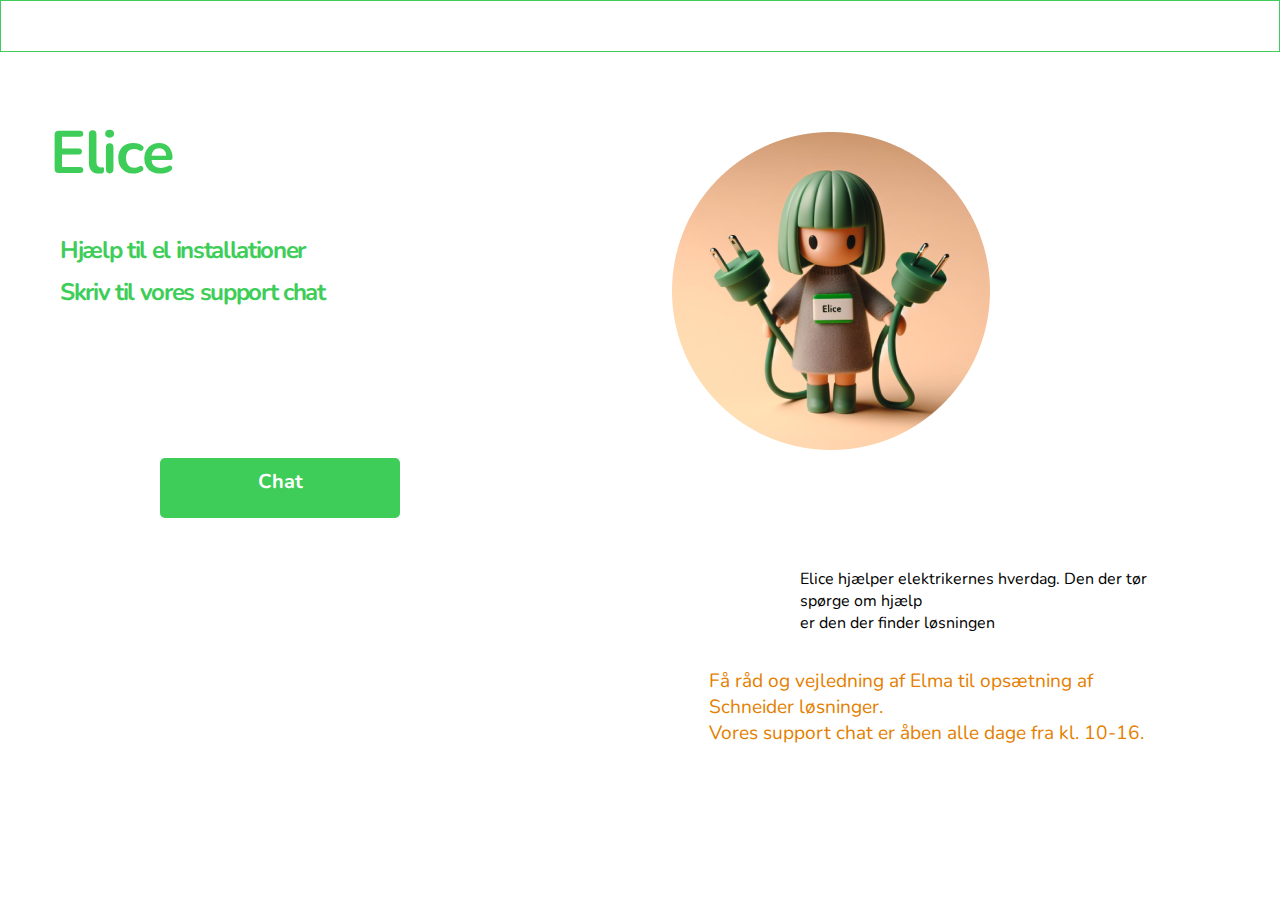
==== index.html @ 8b201f67 "Rettelse af mellemrum i filerne" ====
<!DOCTYPE html>
<html lang="en">

<head>
    <meta charset="UTF-8">
    <meta name="viewport" content="width=device-width, initial-scale=1.0">
    <title>Starts side</title>
    <link rel="stylesheet" href="main.css">
    <link
        href="https://fonts.googleapis.com/css2?family=Crimson+Pro:ital,wght@0,200..900;1,200..900&family=Dancing+Script:wght@400..700&family=Lora:ital,wght@0,400..700;1,400..700&family=Nunito:ital,wght@0,200..1000;1,200..1000&family=Spectral:ital,wght@0,200;0,300;0,400;0,500;0,600;0,700;0,800;1,200;1,300;1,400;1,500;1,600;1,700;1,800&display=swap"
        rel="stylesheet">
</head>

<body>
    <!--Mobil version-->
    <div class="container">
        <h1 class="navn-e">Elice</h1>
        <h3 class="Velkommen-index">Velkommen</h3>
        <img src="img/image 13.png" alt="logo" class="logo">
        <p class="nyher">Elice, appen der kan hjælpe dig</p>
        <a href="opretbruger.html" class="opretbruger-btn">Opret bruger</a>
        <p class="allerede-bruger">Allerede bruger?</p>
        <a href="logind.html" class="login-btn">Log Ind</a>
    </div>

    <!--Desktop og tablet version-->
    <nav class="navbar">
        <ul class="nav-ul">
            <li><a href="#"><img src="img/Vector.svg" alt="Schneider Electric logo"></a></li>
            <li><a href="#" class="logo-navn">Schneider Electric</a></li>
            <li>
                <a href="#">Om os</a>
                <ul class="sub-menu">
                    <li><a href="#">Historie</a></li>
                    <li><a href="#">Vores Værdier</a></li>
                    <li><a href="#">Vores team</a></li>
                    <li><a href="#">Anmeldelser</a></li>
                </ul>
            </li>
            <li>
                <a href="#">Support</a>
                <ul class="sub-menu">
                    <li><a href="#">Chat</a></li>
                    <li><a href="#">Kundeservice</a></li>
                    <li><a href="#">Ofte stillede spørgsmål</a></li>
                </ul>
            </li>
            <li>
                <a href="#">Vejledninger</a>
                <ul class="sub-menu">
                    <li><a href="#">Fejlfindning</a></li>
                    <li><a href="#">Programmering og IT</a></li>
                    <li><a href="#">Vedligeholdelse</a></li>
                    <li><a href="installation.html">Installationer</a></li>
                    <li><a href="#">Sikkerhed</a></li>
                    <li><a href="#">Opgraderinger</a></li>
                </ul>
            </li>
            <li><a href="#">Download Elice</a></li>
        </ul>
    </nav>
    <div class="container-index">
        <div class="text-content">
            <h1 class="desktop-title">Elice</h1>
            <h2 class="desktop">Hjælp til el installationer</h2>
            <h2 class="desktop">Skriv til vores support chat</h2>
            <a href="chat.html" class="btn-chat">Chat</a>

            <div class="txt-content">
                <p class="desktop-txt-1">Elice hjælper elektrikernes hverdag. Den der tør spørge om hjælp<br>er den der
                    finder løsningen</p>
                <p class="desktop-txt">Få råd og vejledning af Elma til opsætning af Schneider løsninger.<br>Vores
                    support chat er åben alle dage fra kl. 10-16.</p>
            </div>

        </div>
        <div class="image-content">
            <img src="img/image 13.png" class="desktop-img" alt="elice app">
        </div>
    </div>

</body>

</html>
---- main.css ----
/*Gennerelt styling*/
body {
    margin: 0px;
    padding: 0px;
    font-family: var(--font-family);
}

:root {
    --background-color: #;
    --txt-color: #000000;
    --txt-color-2: white;
    --main-color: #3DCD58;
    --only-logo-color: #009530;
    --support-color-1: #626469;
    --support-color-2: #9FA0A4;
    --skye-blue: #42B4E6;
    --se-sonflower-yellow: #FFD100;
    --se-honeysuckle-orange: #E47F00;
    --se-fuchsia-red: #B10043;
    --font-family: "Nunito", sans-serif;

    --lofi: #626469;

}

/*generelt styling slut*/

/*mobile*/
/*nav bar til bunden af appen*/
.navbar-bund {
    background-color: var(--txt-color-2);
    color: var(--support-color-1);
    border-top: 3px solid var(--main-color);
    padding: 0px;
    position: fixed;
    bottom: 0;
    width: 100%;
    z-index: 5;
}

.bund-nav {
    list-style: none;
    display: flex;
    flex-direction: row;
    justify-content: space-around;
    margin: 10px;
    padding: 0;
}

.nav-a {
    text-decoration: none;
    color: var(--txt-color);
}

.icon {
    display: block;
    margin-bottom: 10px;
}

/*nav bar til bunde af appen slut*/

/*Navbar til toppen af appen*/
.navbar-top {
    display: flex;
    height: 55px;
    /* Sætter højden til 30px */
    justify-content: space-between;
    /* Placerer elementer yderst til venstre og højre */
    align-items: center;
    /* Centrerer elementer lodret */
    border-bottom: 1px solid var(--main-color);
    padding: 0 20px;
    /* Tilføjer lidt indvendig afstand */
}

.top-nav {
    display: flex;
    align-items: center;
    flex-grow: 1;
    /* Sørger for, at .top-nav fylder tilgængelig plads */
}

.logo-left {
    display: flex;
    align-items: center;
}

.logo-left img {
    display: block;
    margin-right: 10px;
    /* Tilføjer afstand mellem logo og tekst */
    height: 20px;
    /* Tilføjer en højde til logoet for at passe indenfor navbar-højden */
}

.logo-txt {
    text-decoration: none;
    color: var(--main-color);
    /* Tilføjer farve til teksten */
    font-weight: bold;
    /* Tilføjer fed skrift */
    font-size: 16px;
    /* Justerer skriftstørrelsen for at passe indenfor navbar-højden */
}

.topbar1,
.tilbage {
    margin-left: 50px;
    /* Tilføjer afstand mellem ikoner */
    height: 20px;
    /* Tilføjer en højde til ikonerne for at passe indenfor navbar-højden */
}

.tilbage {
    margin-left: 70px;
    /* Flytter tilbagepil til højre side */
}

/*Navbar til toppen af appen slut*/

.navn-e {
    font-size: 65px;
    margin: 0;
    color: var(--support-color-1);
}

.Velkommen-index {
    color: var(--support-color-1);
}

.container {
    display: flex;
    flex-direction: column;
    align-items: center;
    justify-content: center;
    height: 100vh;
    /* Fuld højde af viewporten */

}

/*styling af index*/
.nyher {
    font-family: var(--font-family);
    color: var(--txt-color);
    margin-bottom: 20px;
    /* Juster efter behov */
}

.opretbruger-btn,
.login-btn {
    width: 200px;
    height: 30px;
    border-radius: 23px;
    text-align: center;
    display: block;
    text-decoration: none;
    margin: 10px;
}

.opretbruger-btn {
    border: 2px solid #3DCD58;
    background: #FFF;
    color: var(--main-color);
    box-shadow: 0px 1px 4px 0px rgba(0, 0, 0, 0.25);
}

.login-btn {
    background-color: var(--main-color);
    color: var(--txt-color-2);
    padding: 10px;
}

.allerede-bruger {
    display: block;
    margin-bottom: 10px;
    /* Juster efter behov */
    color: var(--support-color-1);
}

.logo {
    width: 176px;
    height: 176px;
    border-radius: 9999999;
    margin-bottom: 20px;
    /* Juster efter behov */
}

.navbar,
.nav-ul,
.nav-ul a,
.nav-ul li,
.container-index {
    display: none;
}

/*styling af forside*/
.container-forside {
    display: grid;
    grid-template-columns: repeat(2, 1fr);
    gap: 20px;
    justify-content: center;
    align-items: start;
    /* Ændret fra 'center' til 'start' for at fjerne mellemrum øverst */
    height: calc(100vh - 30px);
    /* Juster højde til at trække navbarens højde fra viewporten */
    padding: 20px;
    /* Juster padding efter behov */
    margin-top: 0;
    /* Sikrer, at containeren ikke har nogen margin-top */
}

.column {
    display: flex;
    flex-direction: column;
    gap: 20px;
    margin: 0;
    /* Fjerner alle marginer fra kolonnerne */
}

.box {
    display: flex;
    flex-direction: column;
    align-items: center;
    text-align: center;
    color: var(--txt-color-2);
    background-color: var(--main-color);
    padding: 20px;
    border-radius: 10px;
    box-shadow: 0 4px 8px rgba(0, 0, 0, 0.1);
    transition: transform 0.2s;
}

.box:hover {
    transform: scale(1.05);
}

.icon-box {
    max-width: 50px;
    margin-bottom: 10px;
}

a {
    text-decoration: none;
    color: inherit;
    /* Inherit color from parent */
    font-weight: bold;
    margin-top: 10px;
}
/*styling af forside slut*/



/*styling af installation*/
.installation-container {
    display: flex;
    flex-direction: column;
    /* Arrangerer elementer i en kolonne */
    align-items: center;
    /* Centrerer elementer vandret */
    justify-content: center;
    /* Centrerer elementer lodret */
    text-align: center;
    /* Centrerer tekst */
    height: calc(100vh - 30px);
    /* Fylder hele højden af viewporten minus navbarens højde */
    gap: 20px;
    /* Tilføjer afstand mellem elementerne */
    margin: 0;
    /* Fjerner margin */
    padding: 0;
    /* Fjerner padding */
}

.installation {
    margin: 0;
    /* Fjerner standard margin */
}

.installation-h3 {
    margin: 0;
    /* Fjerner standard margin */
}

.img-installation {
    max-width: 100%;
    /* Sørger for, at billedet ikke overstiger containerens bredde */
    height: auto;
    /* Bevarer billedets forhold */
}

/*trin guide*/
.overesrkift {
    color: var(--support-color-1);
}
/*styling af installation slut*/



/*styling af Kategoriger*/
.kategorier {
    display: flex;
    flex-direction: column;
    /* Placerer elementerne i en vandret række */
    justify-content: center;
    /* Centrerer elementerne vandret */
    align-items: center;
    /* Centrerer elementerne lodret */
    gap: 20px;
    /* Tilføjer afstand mellem elementerne */
    margin: 0;
    padding: 20px 0;
    /* Tilføjer lidt indvendig afstand op og ned */
}

.kategori-item {
    display: flex;
    flex-direction: column;
    /* Placerer linket over billedet */
    align-items: center;
    /* Centrerer indholdet vandret */
    text-align: center;
    /* Centrerer teksten */
    max-width: 150px;
    /* Begrænser bredden af hvert element */
}

.kategori-item a {
    margin-bottom: 10px;
    /* Tilføjer lidt afstand mellem linket og billedet */
    text-decoration: none;
    /* Fjerner understregning af linket */
    color: var(--main-color);
    /* Tilføjer farve til linket */
    font-weight: bold;
    /* Tilføjer fed skrift */
}

.kategori-item img {
    max-width: 100%;
    /* Sørger for, at billedet ikke overstiger containerens bredde */
    height: auto;
    /* Bevarer billedets forhold */
}

/*styling af Kategoriger slut*/



/*tablet*/
@media (min-width:700px) {}

/*desktop*/
@media (min-width:900px) {

    /*index-desk*/
    /*CSS mobile version*/
    .navn-e,
    .Velkommen-index,
    .container,
    .logo,
    .nyher,
    .opretbruger-btn,
    .login-btn,
    .opretbruger-btn,
    .login-btn,
    .allerede-bruger {
        display: none;
    }

    /*CSS mobile version slut*/

    /*desktop navbar */
    .navbar {
        display: flex;
        justify-content: space-between;
        align-items: center;
        background-color: var(--txt-color-2);
        border: 1px solid var(--main-color);
        padding: 25px 20px;
    }

    .nav-ul {
        list-style: none;
        display: flex;
        align-items: center;
        margin: 0;
        padding: 0;
    }

    .nav-ul a {
        text-decoration: none;
        color: var(--main-color);
        padding: 10px;
    }

    .nav-ul li {
        position: relative;
        margin-right: 20px;
    }

    .nav-ul li:last-child {
        margin-right: 0;
    }

    .logo-navn {
        color: var(--main-color);
        font-size: 18px;
        text-decoration: none;
    }

    .sub-menu {
        display: none;
        position: absolute;
        top: 100%;
        left: 0;
        background-color: var(--txt-color-2);
        box-shadow: 0 8px 16px rgba(0, 0, 0, 0.1);
        list-style: none;
        margin: 0;
        padding: 0;
    }

    .sub-menu li {
        width: 200px;
        /* ændre størrelsen på submenuen. */
    }

    .sub-menu li a {
        display: block;
        padding: 10px;
        color: var(--main-color);
        text-decoration: none;
    }

    .sub-menu li a:hover {
        background-color: var(--main-color);
        color: var(--txt-color-2);
        width: 200px;
    }

    .nav-ul li:hover .sub-menu {
        display: block;
    }

    /*desktop navbar slut*/

    .container-index {
        display: flex;
        justify-content: space-between;
        align-items: flex-start;
        padding: 20px;
    }

    .text-content {
        flex: 1;
    }

    .txt-content {
        display: flex;
        justify-content: flex-end;
        align-items: flex-start;
    }

    .image-content {
        position: relative;
        display: flex;
        justify-content: flex-end;
        align-items: flex-start;
        left: -200px;
    }

    .desktop-img {
        max-width: 100%;
        height: auto;
        margin: 60px 70px 0 0;
    }

    .desktop-title,
    .desktop,
    .desktop-txt-1,
    .desktop-txt,
    .btn-chat {
        margin: 10px 0;
    }

    .btn-chat {
        display: inline-block;
        background-color: var(--main-color);
        color: white;
        padding: 10px 20px;
        border-radius: 5px;
        text-decoration: none;
        margin: 10px 0;
    }

    .desktop-title {
        color: var(--main-color);
        letter-spacing: -1.34px;
        font-size: 60px;
        align-items: center;
        padding: 30px;
    }

    .desktop {
        font-family: var(--font-family);
        letter-spacing: -1.34px;
        color: var(--main-color);
        padding: 0px 40px 0px 40px;
    }

    .desktop-txt {
        position: relative;
        color: var(--se-honeysuckle-orange);
        font-family: var(--font-family);
        font-size: larger;
        top: 200px;
        left: 300px;
    }

    .desktop-txt-1 {
        position: relative;
        color: var(--txt-color);
        top: 100px;
        left: 780px;
    }

    .btn-chat {
        position: relative;
        height: 40px;
        width: 200px;
        margin: 40px;
        background: var(--main-color);
        color: var(--txt-color-2);
        font-size: 20px;
        text-align: center;
        text-decoration: none;
        top: 100px;
        left: 100px;
    }
}
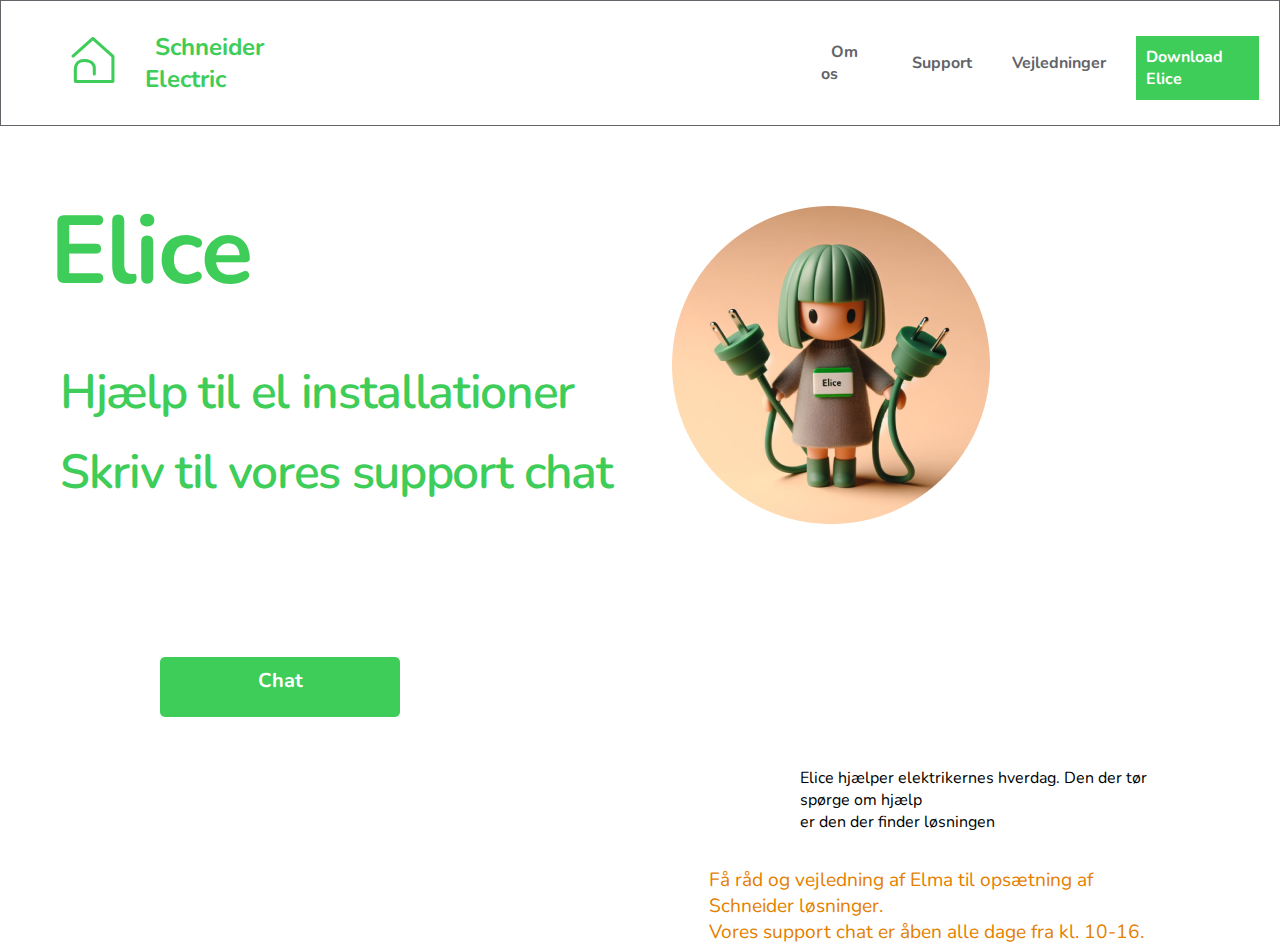
==== commit dc77f588: "rettelser til desktop" ====
--- a/index.html
+++ b/index.html
@@ -25,9 +25,11 @@
 
     <!--Desktop og tablet version-->
     <nav class="navbar">
-        <ul class="nav-ul">
+        <ul class=" nav-ul nav-ul-left">
             <li><a href="#"><img src="img/Vector.svg" alt="Schneider Electric logo"></a></li>
             <li><a href="#" class="logo-navn">Schneider Electric</a></li>
+        </ul>
+        <ul class="nav-ul nav-ul-right">
             <li>
                 <a href="#">Om os</a>
                 <ul class="sub-menu">
@@ -56,7 +58,7 @@
                     <li><a href="#">Opgraderinger</a></li>
                 </ul>
             </li>
-            <li><a href="#">Download Elice</a></li>
+            <li><a class="d-el" href="#">Download Elice</a></li>
         </ul>
     </nav>
     <div class="container-index">
--- a/main.css
+++ b/main.css
@@ -1,4 +1,4 @@
-/*Gennerelt styling*/
+/* Gennerelt styling */
 body {
     margin: 0px;
     padding: 0px;
@@ -6,9 +6,9 @@
 }
 
 :root {
-    --background-color: #;
+    --background-color: #FFFFFF; /* Tilføj en passende værdi */
     --txt-color: #000000;
-    --txt-color-2: white;
+    --txt-color-2: #FFFFFF;
     --main-color: #3DCD58;
     --only-logo-color: #009530;
     --support-color-1: #626469;
@@ -18,15 +18,13 @@
     --se-honeysuckle-orange: #E47F00;
     --se-fuchsia-red: #B10043;
     --font-family: "Nunito", sans-serif;
-
     --lofi: #626469;
-
-}
-
-/*generelt styling slut*/
-
-/*mobile*/
-/*nav bar til bunden af appen*/
+}
+
+/* generelt styling slut */
+
+/* mobile */
+/* nav bar til bunden af appen */
 .navbar-bund {
     background-color: var(--txt-color-2);
     color: var(--support-color-1);
@@ -57,27 +55,22 @@
     margin-bottom: 10px;
 }
 
-/*nav bar til bunde af appen slut*/
-
-/*Navbar til toppen af appen*/
+/* nav bar til bunden af appen slut */
+
+/* Navbar til toppen af appen */
 .navbar-top {
     display: flex;
     height: 55px;
-    /* Sætter højden til 30px */
     justify-content: space-between;
-    /* Placerer elementer yderst til venstre og højre */
-    align-items: center;
-    /* Centrerer elementer lodret */
+    align-items: center;
     border-bottom: 1px solid var(--main-color);
     padding: 0 20px;
-    /* Tilføjer lidt indvendig afstand */
 }
 
 .top-nav {
     display: flex;
     align-items: center;
     flex-grow: 1;
-    /* Sørger for, at .top-nav fylder tilgængelig plads */
 }
 
 .logo-left {
@@ -88,35 +81,27 @@
 .logo-left img {
     display: block;
     margin-right: 10px;
-    /* Tilføjer afstand mellem logo og tekst */
     height: 20px;
-    /* Tilføjer en højde til logoet for at passe indenfor navbar-højden */
 }
 
 .logo-txt {
     text-decoration: none;
     color: var(--main-color);
-    /* Tilføjer farve til teksten */
     font-weight: bold;
-    /* Tilføjer fed skrift */
     font-size: 16px;
-    /* Justerer skriftstørrelsen for at passe indenfor navbar-højden */
 }
 
 .topbar1,
 .tilbage {
     margin-left: 50px;
-    /* Tilføjer afstand mellem ikoner */
     height: 20px;
-    /* Tilføjer en højde til ikonerne for at passe indenfor navbar-højden */
 }
 
 .tilbage {
     margin-left: 70px;
-    /* Flytter tilbagepil til højre side */
-}
-
-/*Navbar til toppen af appen slut*/
+}
+
+/* Navbar til toppen af appen slut */
 
 .navn-e {
     font-size: 65px;
@@ -134,16 +119,13 @@
     align-items: center;
     justify-content: center;
     height: 100vh;
-    /* Fuld højde af viewporten */
-
-}
-
-/*styling af index*/
+}
+
+/* styling af index */
 .nyher {
     font-family: var(--font-family);
     color: var(--txt-color);
     margin-bottom: 20px;
-    /* Juster efter behov */
 }
 
 .opretbruger-btn,
@@ -158,8 +140,8 @@
 }
 
 .opretbruger-btn {
-    border: 2px solid #3DCD58;
-    background: #FFF;
+    border: 2px solid var(--main-color);
+    background: var(--txt-color-2);
     color: var(--main-color);
     box-shadow: 0px 1px 4px 0px rgba(0, 0, 0, 0.25);
 }
@@ -173,7 +155,6 @@
 .allerede-bruger {
     display: block;
     margin-bottom: 10px;
-    /* Juster efter behov */
     color: var(--support-color-1);
 }
 
@@ -182,31 +163,18 @@
     height: 176px;
     border-radius: 9999999;
     margin-bottom: 20px;
-    /* Juster efter behov */
-}
-
-.navbar,
-.nav-ul,
-.nav-ul a,
-.nav-ul li,
-.container-index {
-    display: none;
-}
-
-/*styling af forside*/
+}
+
+/* styling af forside */
 .container-forside {
     display: grid;
     grid-template-columns: repeat(2, 1fr);
     gap: 20px;
     justify-content: center;
     align-items: start;
-    /* Ændret fra 'center' til 'start' for at fjerne mellemrum øverst */
     height: calc(100vh - 30px);
-    /* Juster højde til at trække navbarens højde fra viewporten */
     padding: 20px;
-    /* Juster padding efter behov */
     margin-top: 0;
-    /* Sikrer, at containeren ikke har nogen margin-top */
 }
 
 .column {
@@ -214,7 +182,6 @@
     flex-direction: column;
     gap: 20px;
     margin: 0;
-    /* Fjerner alle marginer fra kolonnerne */
 }
 
 .box {
@@ -242,118 +209,76 @@
 a {
     text-decoration: none;
     color: inherit;
-    /* Inherit color from parent */
     font-weight: bold;
     margin-top: 10px;
 }
-/*styling af forside slut*/
-
-
-
-/*styling af installation*/
+
+/* styling af forside slut */
+
+/* styling af installation */
 .installation-container {
     display: flex;
     flex-direction: column;
-    /* Arrangerer elementer i en kolonne */
-    align-items: center;
-    /* Centrerer elementer vandret */
+    align-items: center;
     justify-content: center;
-    /* Centrerer elementer lodret */
     text-align: center;
-    /* Centrerer tekst */
     height: calc(100vh - 30px);
-    /* Fylder hele højden af viewporten minus navbarens højde */
     gap: 20px;
-    /* Tilføjer afstand mellem elementerne */
     margin: 0;
-    /* Fjerner margin */
     padding: 0;
-    /* Fjerner padding */
-}
-
-.installation {
-    margin: 0;
-    /* Fjerner standard margin */
-}
-
+}
+
+.installation,
 .installation-h3 {
     margin: 0;
-    /* Fjerner standard margin */
 }
 
 .img-installation {
     max-width: 100%;
-    /* Sørger for, at billedet ikke overstiger containerens bredde */
     height: auto;
-    /* Bevarer billedets forhold */
-}
-
-/*trin guide*/
-.overesrkift {
-    color: var(--support-color-1);
-}
-/*styling af installation slut*/
-
-
-
-/*styling af Kategoriger*/
+}
+/* styling af installation slut */
+
+/* styling af Kategoriger */
 .kategorier {
     display: flex;
     flex-direction: column;
-    /* Placerer elementerne i en vandret række */
     justify-content: center;
-    /* Centrerer elementerne vandret */
-    align-items: center;
-    /* Centrerer elementerne lodret */
+    align-items: center;
     gap: 20px;
-    /* Tilføjer afstand mellem elementerne */
     margin: 0;
     padding: 20px 0;
-    /* Tilføjer lidt indvendig afstand op og ned */
 }
 
 .kategori-item {
     display: flex;
     flex-direction: column;
-    /* Placerer linket over billedet */
-    align-items: center;
-    /* Centrerer indholdet vandret */
+    align-items: center;
     text-align: center;
-    /* Centrerer teksten */
     max-width: 150px;
-    /* Begrænser bredden af hvert element */
 }
 
 .kategori-item a {
     margin-bottom: 10px;
-    /* Tilføjer lidt afstand mellem linket og billedet */
     text-decoration: none;
-    /* Fjerner understregning af linket */
     color: var(--main-color);
-    /* Tilføjer farve til linket */
     font-weight: bold;
-    /* Tilføjer fed skrift */
 }
 
 .kategori-item img {
     max-width: 100%;
-    /* Sørger for, at billedet ikke overstiger containerens bredde */
     height: auto;
-    /* Bevarer billedets forhold */
-}
-
-/*styling af Kategoriger slut*/
-
-
-
-/*tablet*/
-@media (min-width:700px) {}
-
-/*desktop*/
-@media (min-width:900px) {
-
-    /*index-desk*/
-    /*CSS mobile version*/
+}
+
+/* styling af Kategoriger slut */
+
+
+/* tablet */
+@media (min-width: 700px) {}
+
+/* desktop */
+@media (min-width: 900px) {
+    /* CSS mobile version */
     .navn-e,
     .Velkommen-index,
     .container,
@@ -361,21 +286,19 @@
     .nyher,
     .opretbruger-btn,
     .login-btn,
-    .opretbruger-btn,
-    .login-btn,
     .allerede-bruger {
         display: none;
     }
 
-    /*CSS mobile version slut*/
-
-    /*desktop navbar */
+    /* CSS mobile version slut */
+
+    /* Index -desktop navbar */
     .navbar {
         display: flex;
-        justify-content: space-between;
+        flex-direction: row;
         align-items: center;
         background-color: var(--txt-color-2);
-        border: 1px solid var(--main-color);
+        border: 1px solid var(--support-color-1);
         padding: 25px 20px;
     }
 
@@ -383,13 +306,13 @@
         list-style: none;
         display: flex;
         align-items: center;
+        justify-content: space-evenly;
         margin: 0;
-        padding: 0;
     }
 
     .nav-ul a {
         text-decoration: none;
-        color: var(--main-color);
+        color: var(--support-color-1);
         padding: 10px;
     }
 
@@ -402,10 +325,24 @@
         margin-right: 0;
     }
 
+    .nav-ul-left{
+        margin-right: 35%;
+    }
+
+    .nav-ul-rigth{
+        margin-left: 35%;
+    }
+
     .logo-navn {
-        color: var(--main-color);
-        font-size: 18px;
+        color: var(--main-color) !important;
+        font-size: 24px;
         text-decoration: none;
+    }
+    .nav-ul li a img {
+        width: 44px;
+        height: 46px;
+        margin: 0;
+        padding: 0;
     }
 
     .sub-menu {
@@ -422,7 +359,6 @@
 
     .sub-menu li {
         width: 200px;
-        /* ændre størrelsen på submenuen. */
     }
 
     .sub-menu li a {
@@ -435,15 +371,20 @@
     .sub-menu li a:hover {
         background-color: var(--main-color);
         color: var(--txt-color-2);
-        width: 200px;
     }
 
     .nav-ul li:hover .sub-menu {
         display: block;
     }
 
-    /*desktop navbar slut*/
-
+    .d-el {
+        display: inline-block;
+        background-color: var(--main-color); /* Baggrundsfarve */
+        color: var(--txt-color-2) !important; /* Tekstfarve */
+    }
+    /* desktop navbar slut */
+
+    /* styling af selve siden af index */
     .container-index {
         display: flex;
         justify-content: space-between;
@@ -459,6 +400,18 @@
         display: flex;
         justify-content: flex-end;
         align-items: flex-start;
+    }
+
+    .text-content h1 {
+        font-size: 96px;
+    }
+
+    .text-content h2 {
+        font-size: 48px;
+        font-style: normal;
+        font-weight: 600;
+        line-height: 70px; /* 145.833% */
+        letter-spacing: -1.34px;
     }
 
     .image-content {
@@ -505,7 +458,7 @@
         font-family: var(--font-family);
         letter-spacing: -1.34px;
         color: var(--main-color);
-        padding: 0px 40px 0px 40px;
+        padding: 0px 40px;
     }
 
     .desktop-txt {
@@ -537,4 +490,4 @@
         top: 100px;
         left: 100px;
     }
-}+}
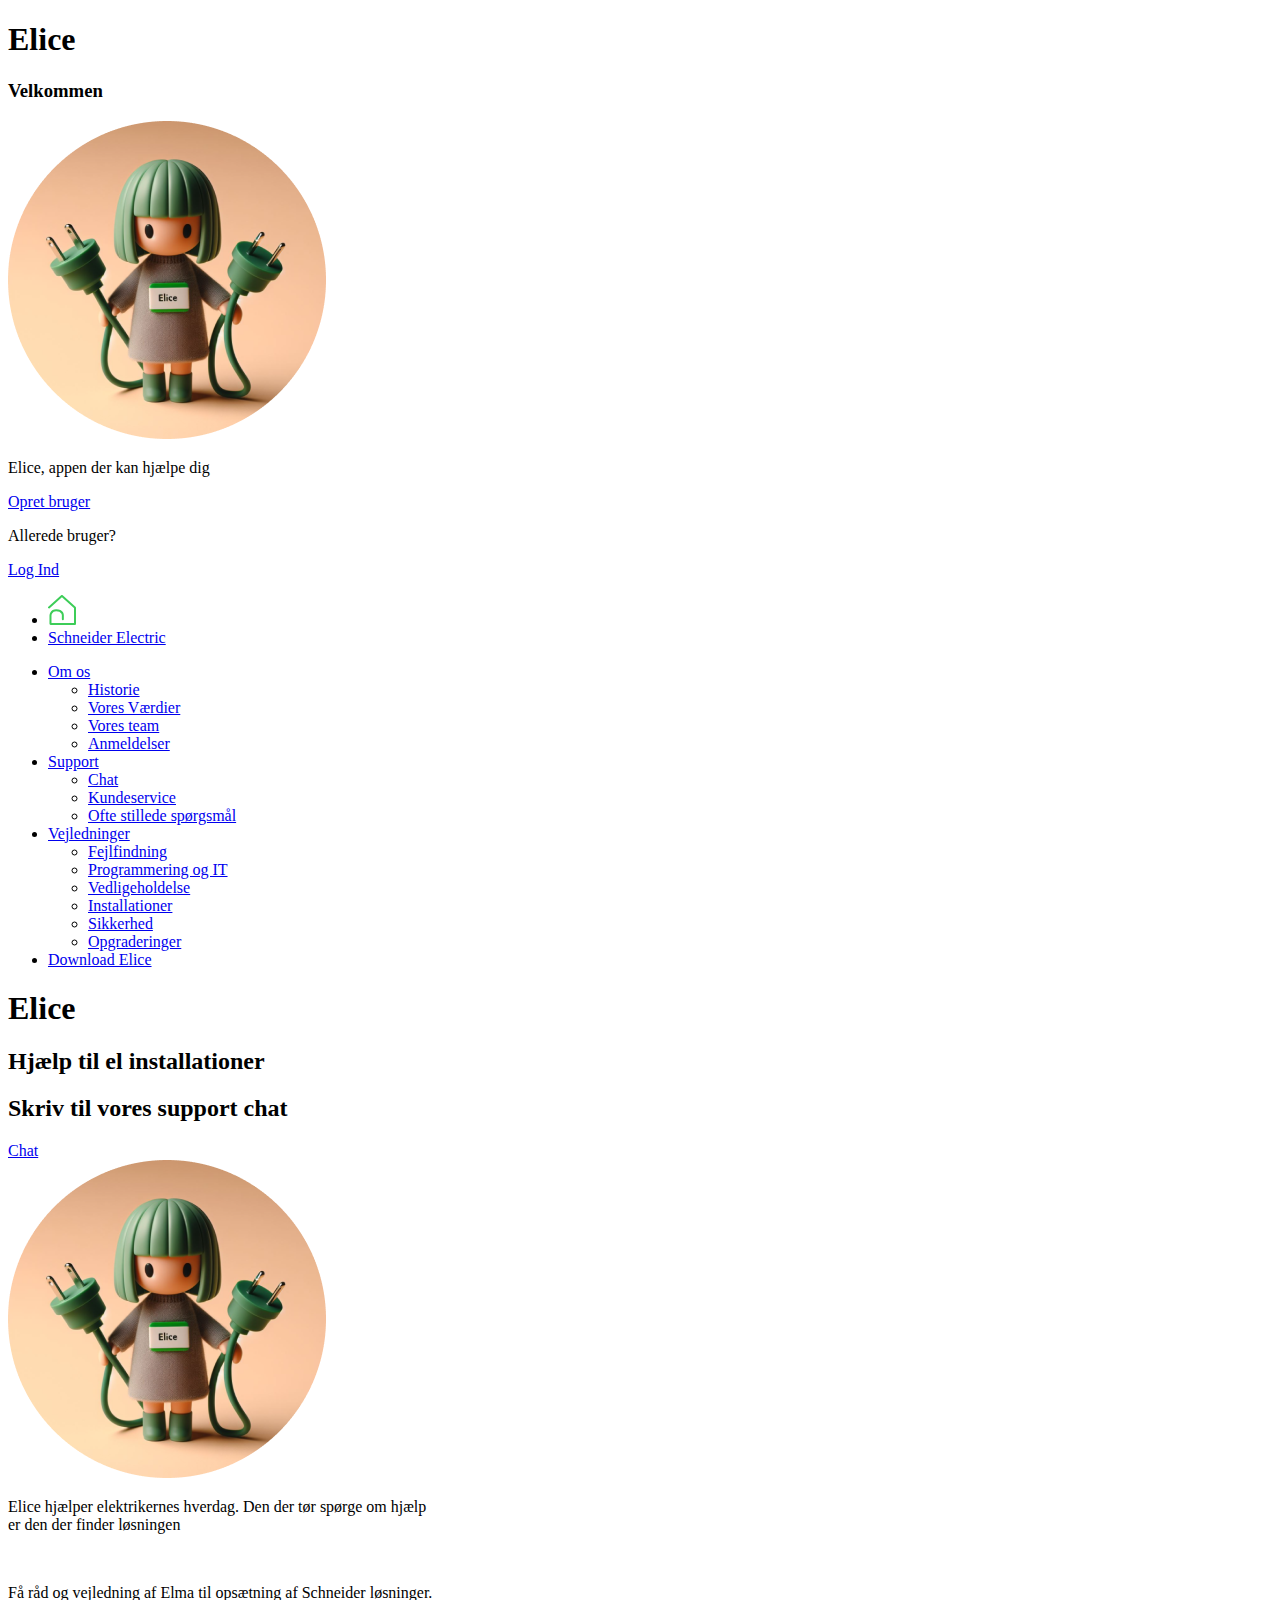
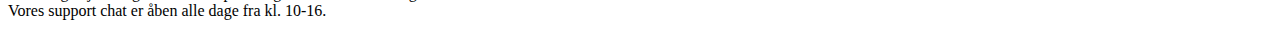
==== commit dcb4fe70: "ændringer på index siden" ====
--- a/index.html
+++ b/index.html
@@ -5,7 +5,7 @@
     <meta charset="UTF-8">
     <meta name="viewport" content="width=device-width, initial-scale=1.0">
     <title>Starts side</title>
-    <link rel="stylesheet" href="main.css">
+    <link rel="stylesheet" href="main copy.css">
     <link
         href="https://fonts.googleapis.com/css2?family=Crimson+Pro:ital,wght@0,200..900;1,200..900&family=Dancing+Script:wght@400..700&family=Lora:ital,wght@0,400..700;1,400..700&family=Nunito:ital,wght@0,200..1000;1,200..1000&family=Spectral:ital,wght@0,200;0,300;0,400;0,500;0,600;0,700;0,800;1,200;1,300;1,400;1,500;1,600;1,700;1,800&display=swap"
         rel="stylesheet">
@@ -61,25 +61,26 @@
             <li><a class="d-el" href="#">Download Elice</a></li>
         </ul>
     </nav>
+    
     <div class="container-index">
-        <div class="text-content">
+        <div class="first-row">
             <h1 class="desktop-title">Elice</h1>
             <h2 class="desktop">Hjælp til el installationer</h2>
             <h2 class="desktop">Skriv til vores support chat</h2>
             <a href="chat.html" class="btn-chat">Chat</a>
-
+        </div>
+        <div class="second-row">
+            <div class="image-content">
+                <img src="img/image 13.png" class="desktop-img" alt="elice app">
+            </div>
             <div class="txt-content">
-                <p class="desktop-txt-1">Elice hjælper elektrikernes hverdag. Den der tør spørge om hjælp<br>er den der
-                    finder løsningen</p>
-                <p class="desktop-txt">Få råd og vejledning af Elma til opsætning af Schneider løsninger.<br>Vores
-                    support chat er åben alle dage fra kl. 10-16.</p>
+                <p class="desktop-txt-1">Elice hjælper elektrikernes hverdag. Den der tør spørge om hjælp<br>er den der finder løsningen</p>
+                <br>
+                <p class="desktop-txt">Få råd og vejledning af Elma til opsætning af Schneider løsninger.<br>Vores support chat er åben alle dage fra kl. 10-16.</p>
             </div>
-
-        </div>
-        <div class="image-content">
-            <img src="img/image 13.png" class="desktop-img" alt="elice app">
         </div>
     </div>
+    
 
 </body>
 
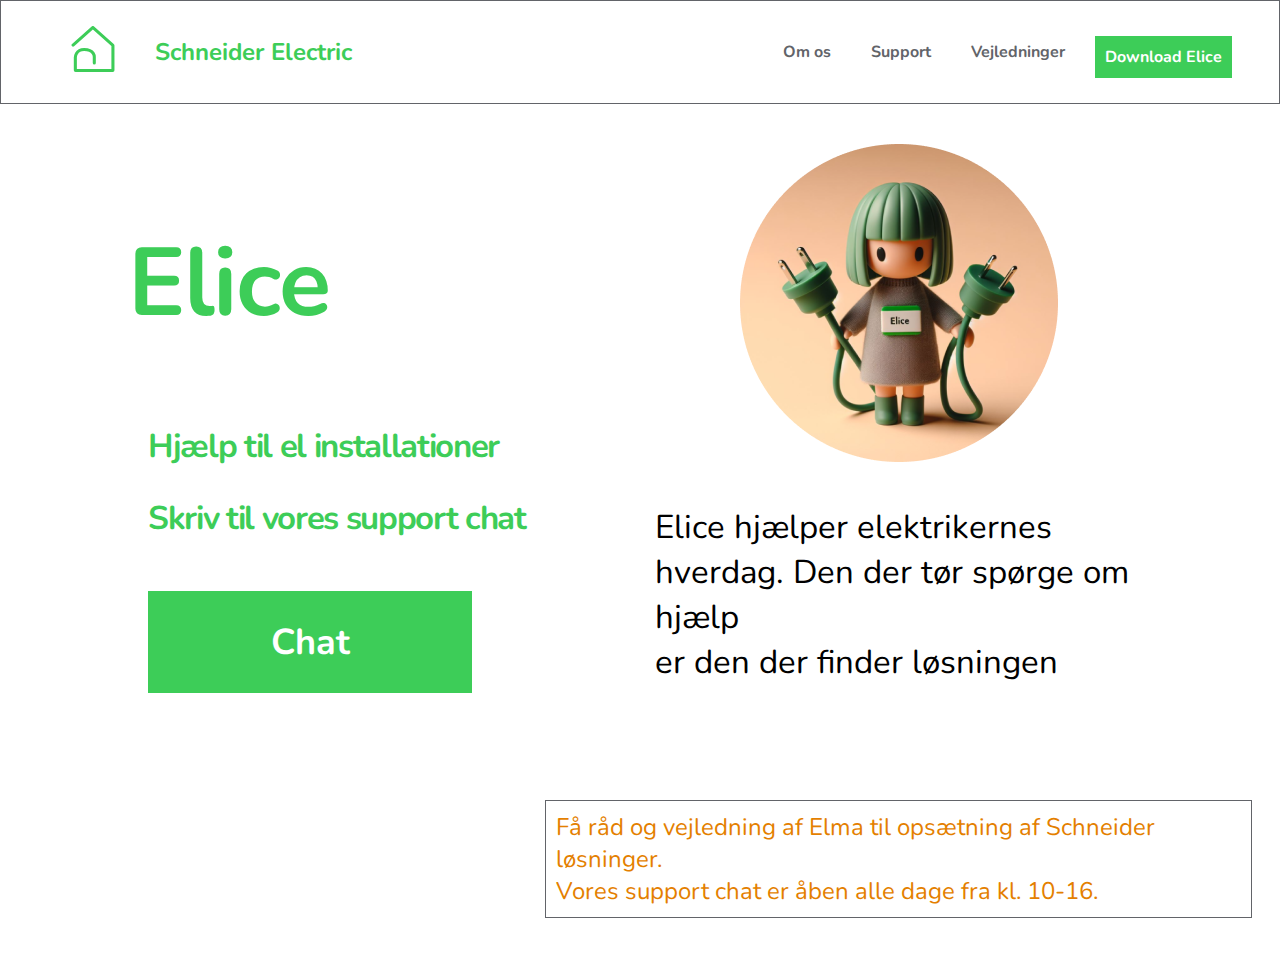
==== commit 2727fde9: "Update index.html" ====
--- a/index.html
+++ b/index.html
@@ -5,7 +5,7 @@
     <meta charset="UTF-8">
     <meta name="viewport" content="width=device-width, initial-scale=1.0">
     <title>Starts side</title>
-    <link rel="stylesheet" href="main copy.css">
+    <link rel="stylesheet" href="main.css">
     <link
         href="https://fonts.googleapis.com/css2?family=Crimson+Pro:ital,wght@0,200..900;1,200..900&family=Dancing+Script:wght@400..700&family=Lora:ital,wght@0,400..700;1,400..700&family=Nunito:ital,wght@0,200..1000;1,200..1000&family=Spectral:ital,wght@0,200;0,300;0,400;0,500;0,600;0,700;0,800;1,200;1,300;1,400;1,500;1,600;1,700;1,800&display=swap"
         rel="stylesheet">
@@ -16,7 +16,7 @@
     <div class="container">
         <h1 class="navn-e">Elice</h1>
         <h3 class="Velkommen-index">Velkommen</h3>
-        <img src="img/image 13.png" alt="logo" class="logo">
+        <img src="img/image13.png" alt="logo" class="logo">
         <p class="nyher">Elice, appen der kan hjælpe dig</p>
         <a href="opretbruger.html" class="opretbruger-btn">Opret bruger</a>
         <p class="allerede-bruger">Allerede bruger?</p>
@@ -71,7 +71,7 @@
         </div>
         <div class="second-row">
             <div class="image-content">
-                <img src="img/image 13.png" class="desktop-img" alt="elice app">
+                <img src="img/image13.png" class="desktop-img" alt="elice app">
             </div>
             <div class="txt-content">
                 <p class="desktop-txt-1">Elice hjælper elektrikernes hverdag. Den der tør spørge om hjælp<br>er den der finder løsningen</p>
--- a/main.css
+++ b/main.css
@@ -0,0 +1,458 @@
+/* Gennerelt styling */
+body {
+    margin: 0px;
+    padding: 0px;
+    font-family: var(--font-family);
+}
+
+:root {
+    --background-color: #FFFFFF; /* Tilføj en passende værdi */
+    --txt-color: #000000;
+    --txt-color-2: #FFFFFF;
+    --main-color: #3DCD58;
+    --only-logo-color: #009530;
+    --support-color-1: #626469;
+    --support-color-2: #9FA0A4;
+    --skye-blue: #42B4E6;
+    --se-sonflower-yellow: #FFD100;
+    --se-honeysuckle-orange: #E47F00;
+    --se-fuchsia-red: #B10043;
+    --font-family: "Nunito", sans-serif;
+    --lofi: #626469;
+}
+
+/* generelt styling slut */
+
+/* mobile */
+/* nav bar til bunden af appen */
+.navbar-bund {
+    background-color: var(--txt-color-2);
+    color: var(--support-color-1);
+    border-top: 3px solid var(--main-color);
+    padding: 0px;
+    position: fixed;
+    bottom: 0;
+    width: 100%;
+    z-index: 5;
+}
+
+.bund-nav {
+    list-style: none;
+    display: flex;
+    flex-direction: row;
+    justify-content: space-around;
+    margin: 10px;
+    padding: 0;
+}
+
+.nav-a {
+    text-decoration: none;
+    color: var(--txt-color);
+}
+
+.icon {
+    display: block;
+    margin-bottom: 10px;
+}
+
+/* nav bar til bunden af appen slut */
+
+/* Navbar til toppen af appen */
+.navbar-top {
+    display: flex;
+    height: 55px;
+    justify-content: space-between;
+    align-items: center;
+    border-bottom: 1px solid var(--main-color);
+    padding: 0 20px;
+}
+
+.top-nav {
+    display: flex;
+    align-items: center;
+    flex-grow: 1;
+}
+
+.logo-left {
+    display: flex;
+    align-items: center;
+}
+
+.logo-left img {
+    display: block;
+    margin-right: 10px;
+    height: 20px;
+}
+
+.logo-txt {
+    text-decoration: none;
+    color: var(--main-color);
+    font-weight: bold;
+    font-size: 16px;
+}
+
+.topbar1,
+.tilbage {
+    margin-left: 50px;
+    height: 20px;
+}
+
+.tilbage {
+    margin-left: 70px;
+}
+
+/* Navbar til toppen af appen slut */
+
+.navn-e {
+    font-size: 65px;
+    margin: 0;
+    color: var(--support-color-1);
+}
+
+.Velkommen-index {
+    color: var(--support-color-1);
+}
+
+.container {
+    display: flex;
+    flex-direction: column;
+    align-items: center;
+    justify-content: center;
+    height: 100vh;
+}
+
+/* styling af index */
+.nav-ul, .container-index{
+    display: none;
+}
+
+.nyher {
+    font-family: var(--font-family);
+    color: var(--txt-color);
+    margin-bottom: 20px;
+}
+
+.opretbruger-btn,
+.login-btn {
+    width: 200px;
+    height: 30px;
+    border-radius: 23px;
+    text-align: center;
+    display: block;
+    text-decoration: none;
+    margin: 10px;
+}
+
+.opretbruger-btn {
+    border: 2px solid var(--main-color);
+    background: var(--txt-color-2);
+    color: var(--main-color);
+    box-shadow: 0px 1px 4px 0px rgba(0, 0, 0, 0.25);
+}
+
+.login-btn {
+    background-color: var(--main-color);
+    color: var(--txt-color-2);
+    padding: 10px;
+}
+
+.allerede-bruger {
+    display: block;
+    margin-bottom: 10px;
+    color: var(--support-color-1);
+}
+
+.logo {
+    width: 176px;
+    height: 176px;
+    border-radius: 9999999;
+    margin-bottom: 20px;
+}
+
+/* styling af forside */
+.container-forside {
+    display: grid;
+    grid-template-columns: repeat(2, 1fr);
+    gap: 20px;
+    justify-content: center;
+    align-items: start;
+    height: calc(100vh - 30px);
+    padding: 20px;
+    margin-top: 0;
+}
+
+.column {
+    display: flex;
+    flex-direction: column;
+    gap: 20px;
+    margin: 0;
+}
+
+.box {
+    display: flex;
+    flex-direction: column;
+    align-items: center;
+    text-align: center;
+    color: var(--txt-color-2);
+    background-color: var(--main-color);
+    padding: 20px;
+    border-radius: 10px;
+    box-shadow: 0 4px 8px rgba(0, 0, 0, 0.1);
+    transition: transform 0.2s;
+}
+
+.box:hover {
+    transform: scale(1.05);
+}
+
+.icon-box {
+    max-width: 50px;
+    margin-bottom: 10px;
+}
+
+a {
+    text-decoration: none;
+    color: inherit;
+    font-weight: bold;
+    margin-top: 10px;
+}
+
+/* styling af forside slut */
+
+/* styling af installation */
+.installation-container {
+    display: flex;
+    flex-direction: column;
+    align-items: center;
+    justify-content: center;
+    text-align: center;
+    height: calc(100vh - 30px);
+    gap: 20px;
+    margin: 0;
+    padding: 0;
+}
+
+.installation,
+.installation-h3 {
+    margin: 0;
+}
+
+.img-installation {
+    max-width: 100%;
+    height: auto;
+}
+/* styling af installation slut */
+
+/* styling af Kategoriger */
+.kategorier {
+    display: flex;
+    flex-direction: column;
+    justify-content: center;
+    align-items: center;
+    gap: 20px;
+    margin: 0;
+    padding: 20px 0;
+}
+
+.kategori-item {
+    display: flex;
+    flex-direction: column;
+    align-items: center;
+    text-align: center;
+    max-width: 150px;
+}
+
+.kategori-item a {
+    margin-bottom: 10px;
+    text-decoration: none;
+    color: var(--main-color);
+    font-weight: bold;
+}
+
+.kategori-item img {
+    max-width: 100%;
+    height: auto;
+}
+
+/* styling af Kategoriger slut */
+
+
+/* tablet */
+@media (min-width: 700px) {}
+
+/* desktop */
+@media (min-width: 900px) {
+    /* CSS mobile version */
+    .navn-e,
+    .Velkommen-index,
+    .container,
+    .logo,
+    .nyher,
+    .opretbruger-btn,
+    .login-btn,
+    .allerede-bruger {
+        display: none;
+    }
+
+    /* CSS mobile version slut */
+
+    /* Index -desktop navbar */
+    .navbar {
+        display: flex;
+        flex-direction: row;
+        align-items: center;
+        background-color: var(--txt-color-2);
+        border: 1px solid var(--support-color-1);
+        padding: 25px 20px;
+    }
+
+    .nav-ul {
+        list-style: none;
+        display: flex;
+        align-items: center;
+        justify-content: space-evenly;
+        margin: 0;
+    }
+
+    .nav-ul a {
+        text-decoration: none;
+        color: var(--support-color-1);
+        padding: 10px;
+    }
+
+    .nav-ul li {
+        position: relative;
+        margin-right: 20px;
+    }
+
+    .nav-ul li:last-child {
+        margin-right: 0;
+    }
+
+    .nav-ul-left{
+        margin-right: 30%;
+    }
+
+    .nav-ul-rigth{
+        margin-left: 20%;
+    }
+
+    .logo-navn {
+        color: var(--main-color) !important;
+        font-size: 24px;
+        text-decoration: none;
+    }
+    .nav-ul li a img {
+        width: 44px;
+        height: 46px;
+        margin: 0;
+        padding: 0;
+    }
+
+    .sub-menu {
+        display: none;
+        position: absolute;
+        top: 100%;
+        left: 0;
+        background-color: var(--txt-color-2);
+        box-shadow: 0 8px 16px rgba(0, 0, 0, 0.1);
+        list-style: none;
+        margin: 0;
+        padding: 0;
+        z-index: 1;
+    }
+
+    .sub-menu li {
+        width: 200px;
+    }
+
+    .sub-menu li a {
+        display: block;
+        padding: 10px;
+        color: var(--main-color);
+        text-decoration: none;
+    }
+
+    .sub-menu li a:hover {
+        background-color: var(--main-color);
+        color: var(--txt-color-2);
+    }
+
+    .nav-ul li:hover .sub-menu {
+        display: block;
+    }
+
+    .d-el {
+        display: inline-block;
+        background-color: var(--main-color); /* Baggrundsfarve */
+        color: var(--txt-color-2) !important; /* Tekstfarve */
+    }
+    /* desktop navbar slut */
+
+    /* styling af selve siden af index */
+
+/* Container for index page elements */
+.container {
+    display: none;
+}
+
+.container-index {
+    display: grid;
+    grid-template-columns: 1fr 1fr; /* Opdel i to kolonner */
+    grid-gap: 10px; /* Afstand mellem elementerne */
+    padding: 40px;
+    margin-left: 88px;
+    margin-right: 88px;
+}
+
+.desktop-title {
+    font-size: 96px;
+    color: var(--main-color);
+    letter-spacing: -1.34px;
+    padding: 10px 0;
+    grid-column: span 2; /* Bredde af to kolonner */
+}
+
+.desktop {
+    font-family: var(--font-family);
+    letter-spacing: -1.34px;
+    color: var(--main-color);
+    padding: 0px 20px;
+    font-size: 33px;
+}
+
+.btn-chat {
+    display: flex;
+    width: 100px;
+    height: 50px;
+    padding: 26px 112px;
+    justify-content: center;
+    align-items: center;
+    gap: 10px;
+    flex-shrink: 0;
+    background-color: var(--main-color);
+    font-size: 36px;
+    color: var(--txt-color-2);
+    margin: 50px 20px;
+}
+
+.image-content {
+    display: flex;
+    justify-content: center;
+}
+
+.desktop-txt {
+    color: var(--se-honeysuckle-orange);
+    font-family: var(--font-family);
+    font-size: 24px;
+    border: 1px solid var(--support-color-1);
+    padding: 10px;
+    margin: 50px -100px 0 ;
+}
+
+.desktop-txt-1 {
+    color: var(--txt-color);
+    font-size: 33px;
+    padding: 10px;
+    margin: 50 -50px 0 0 ;
+}}
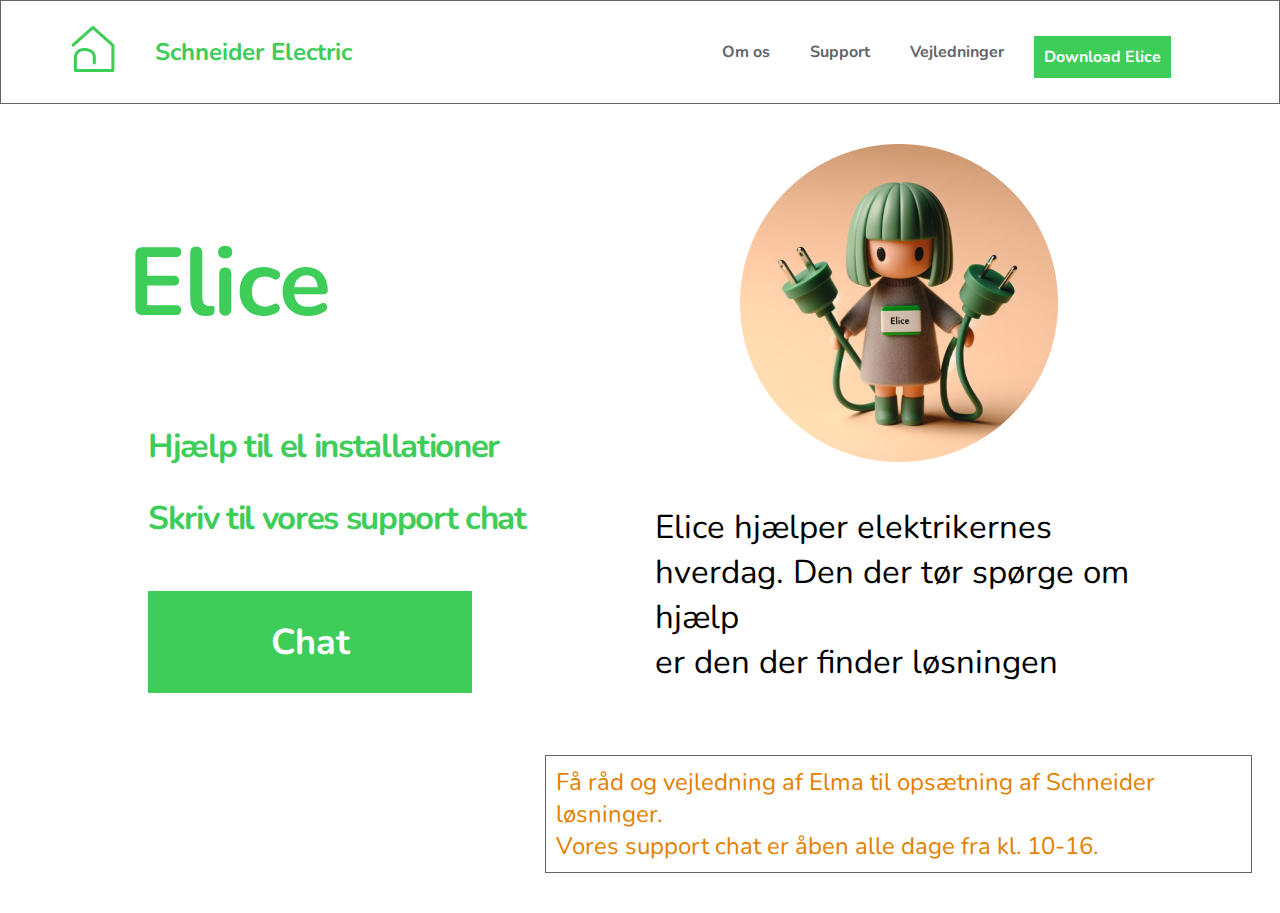
==== commit 0bd5f916: "Oprettelse af javascript mappe" ====
--- a/index.html
+++ b/index.html
@@ -5,7 +5,7 @@
     <meta charset="UTF-8">
     <meta name="viewport" content="width=device-width, initial-scale=1.0">
     <title>Starts side</title>
-    <link rel="stylesheet" href="main.css">
+    <link rel="stylesheet" href="css-filer/main.css">
     <link
         href="https://fonts.googleapis.com/css2?family=Crimson+Pro:ital,wght@0,200..900;1,200..900&family=Dancing+Script:wght@400..700&family=Lora:ital,wght@0,400..700;1,400..700&family=Nunito:ital,wght@0,200..1000;1,200..1000&family=Spectral:ital,wght@0,200;0,300;0,400;0,500;0,600;0,700;0,800;1,200;1,300;1,400;1,500;1,600;1,700;1,800&display=swap"
         rel="stylesheet">
@@ -42,7 +42,7 @@
             <li>
                 <a href="#">Support</a>
                 <ul class="sub-menu">
-                    <li><a href="#">Chat</a></li>
+                    <li><a href="chat.html">Chat</a></li>
                     <li><a href="#">Kundeservice</a></li>
                     <li><a href="#">Ofte stillede spørgsmål</a></li>
                 </ul>
--- a/css-filer/main.css
+++ b/css-filer/main.css
@@ -0,0 +1,592 @@
+/* Gennerelt styling */
+body {
+    margin: 0px;
+    padding: 0px;
+    font-family: var(--font-family);
+}
+
+:root {
+    --background-color: #FFFFFF; /* Tilføj en passende værdi */
+    --txt-color: #000000;
+    --txt-color-2: #FFFFFF;
+    --main-color: #3DCD58;
+    --only-logo-color: #009530;
+    --support-color-1: #626469;
+    --support-color-2: #9FA0A4;
+    --skye-blue: #42B4E6;
+    --se-sonflower-yellow: #FFD100;
+    --se-honeysuckle-orange: #E47F00;
+    --se-fuchsia-red: #B10043;
+    --font-family: "Nunito", sans-serif;
+    --lofi: #626469;
+}
+
+/* generelt styling slut */
+
+/* mobile */
+/* nav bar til bunden af appen */
+.navbar-bund {
+    background-color: var(--txt-color-2);
+    color: var(--support-color-1);
+    border-top: 3px solid var(--main-color);
+    padding: 0px;
+    position: fixed;
+    bottom: 0;
+    width: 100%;
+    z-index: 5;
+}
+
+.bund-nav {
+    list-style: none;
+    display: flex;
+    flex-direction: row;
+    justify-content: space-around;
+    margin: 10px;
+    padding: 0;
+}
+
+.nav-a {
+    text-decoration: none;
+    color: var(--txt-color);
+}
+
+.icon {
+    display: block;
+    margin-bottom: 10px;
+}
+
+/* nav bar til bunden af appen slut */
+
+/* Navbar til toppen af appen */
+.navbar-top {
+    display: flex;
+    height: 55px;
+    justify-content: space-between;
+    align-items: center;
+    border-bottom: 1px solid var(--main-color);
+    padding: 0 20px;
+}
+
+.top-nav {
+    display: flex;
+    align-items: center;
+    flex-grow: 1;
+}
+
+.logo-left {
+    display: flex;
+    align-items: center;
+}
+
+.logo-left img {
+    display: block;
+    margin-right: 10px;
+    height: 20px;
+}
+
+.logo-txt {
+    text-decoration: none;
+    color: var(--main-color);
+    font-weight: bold;
+    font-size: 16px;
+}
+
+.topbar1,
+.tilbage {
+    margin-left: 50px;
+    height: 20px;
+}
+
+.tilbage {
+    margin-left: 70px;
+}
+
+/* Navbar til toppen af appen slut */
+
+.navn-e {
+    font-size: 65px;
+    margin: 0;
+    color: var(--support-color-1);
+}
+
+.Velkommen-index {
+    color: var(--support-color-1);
+}
+
+.container {
+    display: flex;
+    flex-direction: column;
+    align-items: center;
+    justify-content: center;
+    height: 100vh;
+}
+
+/* styling af index */
+.nav-ul, .container-index{
+    display: none;
+}
+
+.nyher {
+    font-family: var(--font-family);
+    color: var(--txt-color);
+    margin-bottom: 20px;
+}
+
+.opretbruger-btn,
+.login-btn {
+    width: 200px;
+    height: 30px;
+    border-radius: 23px;
+    text-align: center;
+    display: block;
+    text-decoration: none;
+    margin: 10px;
+}
+
+.opretbruger-btn {
+    border: 2px solid var(--main-color);
+    background: var(--txt-color-2);
+    color: var(--main-color);
+    box-shadow: 0px 1px 4px 0px rgba(0, 0, 0, 0.25);
+}
+
+.login-btn {
+    background-color: var(--main-color);
+    color: var(--txt-color-2);
+    padding: 10px;
+}
+
+.allerede-bruger {
+    display: block;
+    margin-bottom: 10px;
+    color: var(--support-color-1);
+}
+
+.logo {
+    width: 176px;
+    height: 176px;
+    border-radius: 9999999;
+    margin-bottom: 20px;
+}
+
+/* styling af forside */
+.container-forside {
+    display: grid;
+    grid-template-columns: repeat(2, 1fr);
+    gap: 20px;
+    justify-content: center;
+    align-items: start;
+    height: calc(100vh - 30px);
+    padding: 20px;
+    margin-top: 0;
+}
+
+.column {
+    display: flex;
+    flex-direction: column;
+    gap: 20px;
+    margin: 0;
+}
+
+.box {
+    display: flex;
+    flex-direction: column;
+    align-items: center;
+    text-align: center;
+    color: var(--txt-color-2);
+    background-color: var(--main-color);
+    padding: 20px;
+    border-radius: 10px;
+    box-shadow: 0 4px 8px rgba(0, 0, 0, 0.1);
+    transition: transform 0.2s;
+}
+
+.box:hover {
+    transform: scale(1.05);
+}
+
+.icon-box {
+    max-width: 50px;
+    margin-bottom: 10px;
+}
+
+a {
+    text-decoration: none;
+    color: inherit;
+    font-weight: bold;
+    margin-top: 10px;
+}
+
+/* styling af forside slut */
+
+/* styling af installation */
+.nav-ul, .installation-container2, .btn-chat2{
+    display: none;
+}
+
+.installation-container {
+    display: flex;
+    flex-direction: column;
+    align-items: center;
+    justify-content: center;
+    text-align: center;
+    height: calc(100vh - 30px);
+    gap: 20px;
+    margin: 0;
+    padding: 0;
+}
+
+.installation,
+.installation-h3 {
+    margin: 0;
+}
+
+.img-installation {
+    max-width: 100%;
+    height: auto;
+}
+/* styling af installation slut */
+
+.navbar, .kategorier2, .btn-chat2{
+    display: none;
+}
+
+/* styling af Kategoriger */
+.kategorier {
+    display: flex;
+    flex-direction: column;
+    justify-content: center;
+    align-items: center;
+    gap: 10px;
+    margin: 0;
+    padding: 20px 0;
+}
+
+.kategori-item {
+    display: flex;
+    flex-direction: column;
+    align-items: center;
+    text-align: center;
+    max-width: 150px;
+}
+
+.kategori-item a {
+    margin-bottom: 10px;
+    text-decoration: none;
+    color: var(--main-color);
+    font-weight: bold;
+}
+
+.kategori-item img {
+    max-width: 100%;
+    height: auto; 
+    border-radius: 5px;
+}
+
+/* styling af Kategoriger slut */
+
+
+/* tablet */
+@media (min-width: 700px) {}
+
+/* desktop */
+@media (min-width: 900px) {
+    /* CSS mobile version */
+    .navn-e,
+    .Velkommen-index,
+    .container,
+    .logo,
+    .nyher,
+    .opretbruger-btn,
+    .login-btn,
+    .allerede-bruger {
+        display: none;
+    }
+
+    /* CSS mobile version slut */
+
+    /* desktop navbar */
+    .navbar {
+        display: flex;
+        flex-direction: row;
+        align-items: center;
+        background-color: var(--txt-color-2);
+        border: 1px solid var(--support-color-1);
+        padding: 25px 20px;
+    }
+
+    .nav-ul {
+        list-style: none;
+        display: flex;
+        align-items: center;
+        justify-content: space-evenly;
+        margin: 0;
+    }
+
+    .nav-ul a {
+        text-decoration: none;
+        color: var(--support-color-1);
+        padding: 10px;
+    }
+
+    .nav-ul li {
+        position: relative;
+        margin-right: 20px;
+    }
+
+    .nav-ul li:last-child {
+        margin-right: 0;
+    }
+
+    .nav-ul-left{
+        margin-right: 25%;
+    }
+
+    .nav-ul-rigth{
+        margin-left: 20%;
+    }
+
+    .logo-navn {
+        color: var(--main-color) !important;
+        font-size: 24px;
+        text-decoration: none;
+    }
+    .nav-ul li a img {
+        width: 44px;
+        height: 46px;
+        margin: 0;
+        padding: 0;
+    }
+
+    .sub-menu {
+        display: none;
+        position: absolute;
+        top: 100%;
+        left: 0;
+        background-color: var(--txt-color-2);
+        box-shadow: 0 8px 16px rgba(0, 0, 0, 0.1);
+        list-style: none;
+        margin: 0;
+        padding: 0;
+        z-index: 1;
+    }
+
+    .sub-menu li {
+        width: 200px;
+    }
+
+    .sub-menu li a {
+        display: block;
+        padding: 10px;
+        color: var(--main-color);
+        text-decoration: none;
+    }
+
+    .sub-menu li a:hover {
+        background-color: var(--main-color);
+        color: var(--txt-color-2);
+    }
+
+    .nav-ul li:hover .sub-menu {
+        display: block;
+    }
+
+    .d-el {
+        display: inline-block;
+        background-color: var(--main-color); /* Baggrundsfarve */
+        color: var(--txt-color-2) !important; /* Tekstfarve */
+    }
+    /* desktop navbar slut */
+
+    /* styling af selve siden af index */
+
+/* Container for index page elements */
+.container {
+    display: none;
+}
+
+.container-index {
+    display: grid;
+    grid-template-columns: 1fr 1fr; /* Opdel i to kolonner */
+    grid-gap: 10px; /* Afstand mellem elementerne */
+    padding: 40px;
+    margin-left: 88px;
+    margin-right: 88px;
+}
+
+.desktop-title {
+    font-size: 96px;
+    color: var(--main-color);
+    letter-spacing: -1.34px;
+    padding: 10px 0;
+    grid-column: span 2; /* Bredde af to kolonner */
+}
+
+.desktop {
+    font-family: var(--font-family);
+    letter-spacing: -1.34px;
+    color: var(--main-color);
+    padding: 0px 20px;
+    font-size: 33px;
+}
+
+.btn-chat {
+    display: flex;
+    width: 100px;
+    height: 50px;
+    padding: 26px 112px;
+    justify-content: center;
+    align-items: center;
+    gap: 10px;
+    flex-shrink: 0;
+    background-color: var(--main-color);
+    font-size: 36px;
+    color: var(--txt-color-2);
+    margin: 50px 20px;
+}
+
+.image-content {
+    display: flex;
+    justify-content: center;
+}
+
+.desktop-txt {
+    color: var(--se-honeysuckle-orange);
+    font-family: var(--font-family);
+    font-size: 24px;
+    border: 1px solid var(--support-color-1);
+    padding: 10px;
+    margin: 5px -100px 0 ;
+}
+
+.desktop-txt-1 {
+    color: var(--txt-color);
+    font-size: 33px;
+    padding: 10px;
+    margin: 50 -50px 0 0 ;
+}
+
+/*styling af installation desktop*/
+.navbar-top, .installation-container, .navbar-bund{
+    display: none;
+}
+
+.installation-container2 {
+    display: flex;
+    flex-direction: row;
+    flex-wrap: wrap;
+    justify-content: center;
+    align-items: center;
+    margin: 20px;
+}
+
+.first, .second{
+    display: flex;
+    flex-direction: column;
+    flex-wrap: wrap;
+    flex: 25%;
+    margin-left: 66px;
+}
+
+.installation-h3-2 {
+    margin: 0;
+}
+
+.installation2{
+    margin-left: 66px;
+    margin-top: 100px;
+    font-size: 40px;
+    color: var(--main-color);
+}
+
+.img-installation2 {
+    max-width: 75%;
+    height: auto;
+    margin: 20px;
+}
+
+.btn-chat2{
+    display: flex;
+    width: 150px;
+    height: 50px;
+    padding: 20px 40px;
+    justify-content: center;
+    align-items: center;
+    gap: 10px;
+    flex-shrink: 0;
+    background-color: var(--main-color);
+    font-size: 24px;
+    color: var(--txt-color-2);
+    position: absolute;
+    left: 870px; 
+    top: 700px;
+}
+/*styling af installation desktop slut*/
+
+/*Kategorier desktop*/
+.navbar-top, .kategorier, .navbar-bund {
+    display: none;
+}
+
+.kategorier2 {
+    display: flex;
+    flex-direction: column;
+    justify-content: center;
+    align-items: center;
+    gap: 10px; 
+}
+
+.kategorier3 {
+    display: flex;
+    flex-direction: row;
+    align-items: center;
+    justify-content: center;
+    gap: 300px;
+}
+
+.kategorier4 {
+    display: flex;
+    flex-direction: row;
+    align-items: center;
+    gap: 10px;
+}
+
+.kategorier3 p, .kategorier3 a { 
+    margin-bottom: 10px;
+    text-decoration: none;
+    color: var(--main-color);
+    font-weight: bold;
+    font-size: 24px;
+}
+
+.kategori-item2 img {
+    max-width: 95%;
+    height: auto;
+    border-radius: 10px;
+    margin: 10px;
+}
+
+.kategori-overskrift{
+    margin-left: 66px;
+    margin-top: 100px;
+    font-size: 40px;
+    color: var(--main-color);
+}
+
+.btn-chat2{
+    display: flex;
+    width: 150px;
+    height: 50px;
+    padding: 20px 40px;
+    justify-content: center;
+    align-items: center;
+    gap: 10px;
+    flex-shrink: 0;
+    background-color: var(--main-color);
+    font-size: 24px;
+    color: var(--txt-color-2);
+    position: absolute;
+    left: 870px; 
+    top: 700px;
+}
+}
